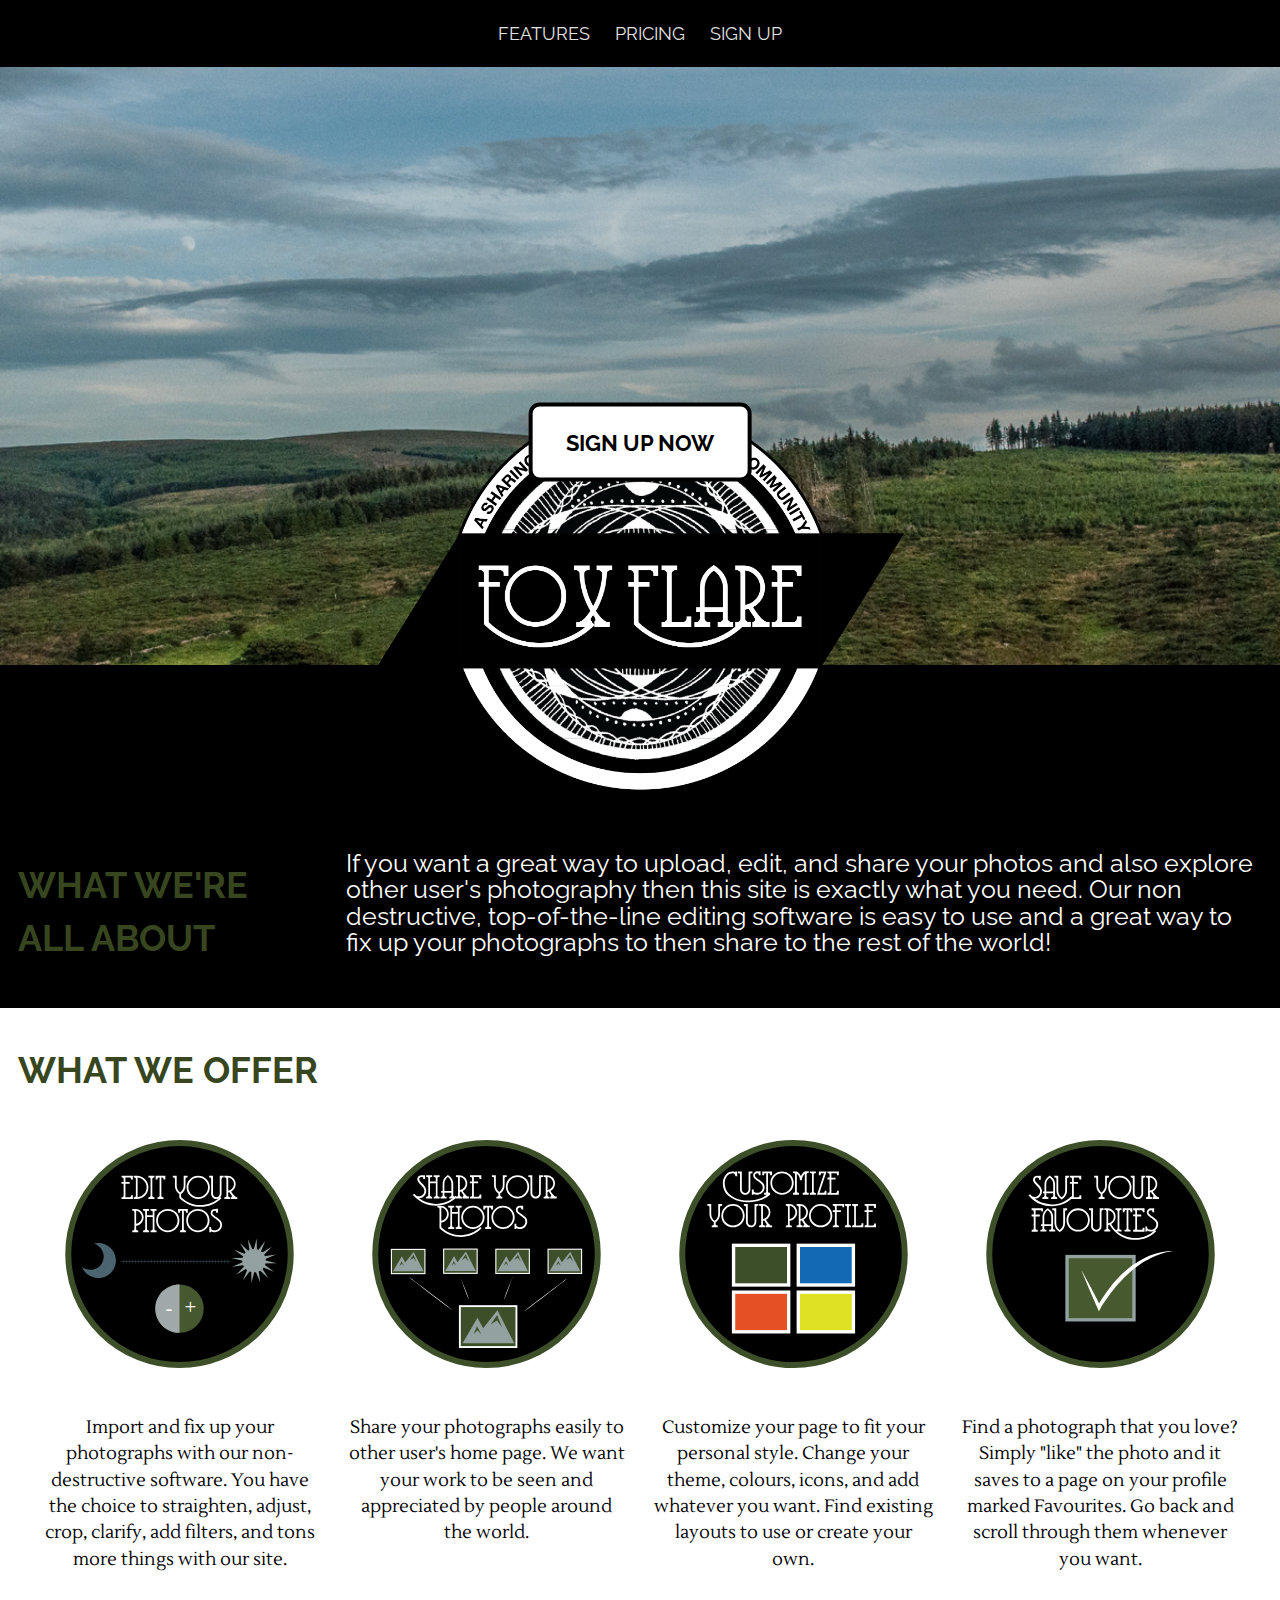
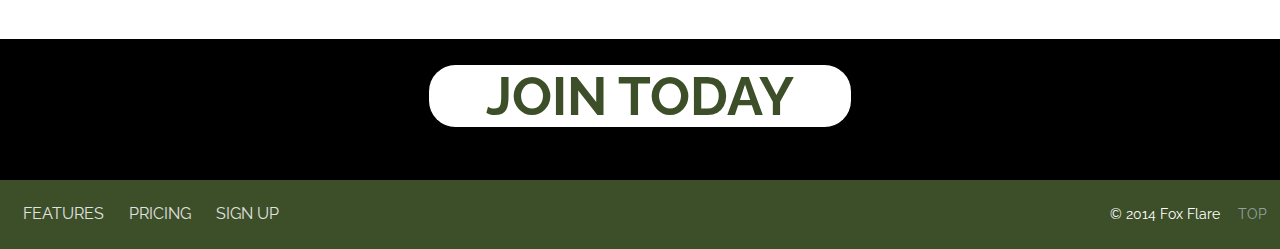
==== index.html @ 44b4c423 "Navs & Footers" ====
<!DOCTYPE html>
<html lang="en-ca">

<head>
    <meta charset="utf-8">
    <title>Fox Flare</title>
    <meta name="viewport" content="width=device-width,initial-scale=1">
    <link href='http://fonts.googleapis.com/css?family=Lustria|Raleway:400,700' rel='stylesheet' type='text/css'>
    <link href="css/general.css" rel="stylesheet">
    <link href="css/grids.css" rel="stylesheet">
    <link href="css/typography.css" rel="stylesheet">
</head>
   
<body>
    <ul class="skip-links">
        <li><a href="#nav">Skip to navigation</a></li>
        <li><a href="#banner">Skip to banner</a></li>
        <li><a href="#main">Skip to main content</a></li>
        <li><a href="#contentinfo">Skip to content info</a></li>
    </ul>
    
	<header class="masthead">
        <nav class="nav" role="navigation" id="nav">
            <ul>
                <li><a href="#features">Features</a></li>
                <li><a href="pricing.html">Pricing</a></li>
                <li><a href="signup.html">Sign Up</a></li>
            </ul>
        </nav>
	</header>

    <billboard role="banner" id="banner">
        <div class="sunset">
            <img src="images/foxflare.png" alt="logo" class="logo">
        </div>
        <div>
            <p><a href="signup.html" class="top-button giga">Sign Up Now</a></p>
        </div>
    </billboard>
    
    <main role="main" id="main">
        <div class="grid">
            <h2 class="h2 unit unit-xs-1 unit-s-1 unit-m-1-3 unit-l-1-4 zetta">What we're all about</h2>
            <p class="unit unit-xs-1 unit-s-1 unit-m-2-3 unit-l-3-4 tera island intropara">If you want  a great way to upload, edit, and share your photos and also explore other user's photography then this site is exactly what you need. Our non destructive, top-of-the-line editing software is easy to use and a great way to fix up your photographs to then share to the rest of the world!  </p>
        </div>

        <div class="featurebackground" id="features">
            <h2 class="h2 zetta">What we offer</h2>

            <div class="grid island ">
                <div class="unit unit-xs-1 unit-s-1 unit-m-1-2 unit-l-1-4">
                    <img src="images/feature1.svg" alt="feature one" class="features">
                    <p class="kilo island-1-2 para brand-family">Import and fix up your photographs with our non-destructive software. You have the choice to straighten, adjust, crop, clarify, add filters, and tons more things with our site. </p>
                </div>    
                <div class="unit unit-xs-1 unit-s-1 unit-m-1-2 unit-l-1-4">
                    <img src="images/feature2.svg" alt="feature two" class="features">
                    <p class="kilo island-1-2 para brand-family">Share your photographs easily to other user's home page. We want your work to be seen and appreciated by people around the world.</p>
                </div>

                <div class="unit unit-xs-1 unit-s-1 unit-m-1-2 unit-l-1-4">
                    <img src="images/feature3.svg" alt="feature three" class="features">
                    <p class="kilo island-1-2 para brand-family">Customize your page to fit your personal style. Change your theme, colours, icons, and add whatever you want. Find existing layouts to use or create your own.</p>
                </div>

                <div class="unit unit-xs-1 unit-s-1 unit-m-1-2 unit-l-1-4">
                    <img src="images/feature4.svg" alt="feature four" class="features">
                    <p class="kilo island-1-2 para brand-family">Find a photograph that you love? Simply "like" the photo and it saves to a page on your profile marked Favourites. Go back and scroll through them whenever you want.</p>
                </div> 
            </div>
        </div>
    </main>
        
    <div class="island">
         <p><a href="signup.html" class="button">Join Today</a></p>
    </div>
        
    <footer class="island-1-2 page-bar grid grid-middle">
        <div class="unit unit-xs-1 unit-s-1 unit-m-1-2 unit-l-2-3">
            <nav>
                <ul class="nav push-0 bottom-nav">
                    <li class="milli">
                        <a href="#features">Features</a>
                    </li>
                    <li class="milli">
                        <a href="pricing.html">Pricing</a>
                    </li>
                    <li class="milli">
                        <a href="signup.html">Sign Up</a>
                    </li>
                </ul>
            </nav>
        </div>
        <div class="unit unit-xs-1 unit-s-1 unit-m-1-2 unit-l-1-3" role="contentinfo" id="contentinfo">
            <p class="micro push-0 copyright">© 2014 Fox Flare <a href="#top" class="backtotop">Top</a></p>
        </div>
    </footer>
</body>
</html>
---- css/general.css ----
@-moz-viewport { width: device-width; scale: 1; }
@-ms-viewport { width: device-width; scale: 1; }
@-o-viewport { width: device-width; scale: 1; }
@-webkit-viewport { width: device-width; scale: 1; }
@viewport { width: device-width; scale: 1; }


html {
	box-sizing: border-box;

	-moz-text-size-adjust: 100%;
	-ms-text-size-adjust: 100%;
	-webkit-text-size-adjust: 100%;
	text-size-adjust: 100%;
}

*, *:before, *:after {
	box-sizing: inherit;
}

body {
    margin: 0;
    padding: 0 0 0;
    background-color: black;
}

header {
    padding: 0;
    margin: 0;
}

.sunset {
    width: 100%;
    padding: 17rem 0;
    position: relative;
    background-image: url(../images/untitled-118.jpg);
    background-size: cover;
    margin-bottom: 9em;
}

.top-button {
    position: absolute;
    bottom: 17em;
    color: #000;
    text-decoration: none;
    border-radius: .5em;
    font-weight: bold;
    text-align: center;
    text-transform: uppercase;
    background-color: white;
    padding: 1em;
    margin: 0 50%;
    width: 10em;
    border: 4px solid black;
    -webkit-transform: translate(-50%,-50%);
    transform: translate(-50%,-50%);    
}


.logo {
    width: 30em;
    position: absolute;
    top: 89%;
    left: 50%;
    -webkit-transform: translate(-50%,-50%);
    transform: translate(-50%,-50%);
}

.intropara {
    color: white
}

.skip-links {
    margin: 0;
    padding: 0;
    list-style-type: none;
}

.skip-links a {
    position: absolute;
    top: -3em;
    background-color: #000;
    color: #fff;
    padding: 0.5em 0.75em;
    text-decoration:none;
    text-transform: uppercase;
}

.skip-links a:focus {
    top: 0;
}

.masthead {
	margin: 0;
	overflow: hidden;
    background-color: black;
}

.masthead-top {
	overflow: hidden;
	position: relative;
    text-align: right;
}

.nav-btn:hover,
.nav-btn:focus,
.nav-btn:active {
	background-color: black;
}

.nav-btn[data-state="active"] {
	background-color: black;
}

.nav {
	background-color: ##3D4F28;
    padding: 0;
    list-style-type: none;
    text-transform: uppercase;
    text-align: center;
}

.nav > ul {
	margin: 0;
	padding: 0.8em 0;

	list-style-type: none;
	font-size: 1em;
}

.nav a,
.nav a:link,
.nav a:visited {
	display: block;
	padding: 0.5em 10px;

	color: #e2e2e2;
	text-decoration: none;
}

.nav a:hover,
.nav a:focus,
.nav a:active {
	background-color: #3D4F28;
    color: #fff;
}

.nav-btn,
.nav-btn:link,
.nav-btn:visited {
    display: inline-block;
    margin: 1.5em 1em 0;
	height: 40px;
	overflow: hidden;
	width: 36px;
}

.nav-bottom {
	margin-top: 1.5em;
}

.nav-top {
	max-height: 0;

	-moz-transition: all 250ms linear;
	-o-transition: all 250ms linear;
	-webkit-transition: all 250ms linear;
	transition: all 250ms linear;
    background-color: #4D5B34;
}

.nav-top[data-state="expanded"] {
	max-height: 10em;
}

.h2 {
    text-transform: uppercase;
    color: #37461F;
    line-height: inherit;
    padding-left: .5em;
    padding-top: 1em;
    margin-bottom: -1rem;
}
  
.features {
    width: 13em;
    display: block;
    margin: 0 auto;
}

.featurebackground {
    background-color: white;
}

.para {
    text-align: center;
}

.button {
    font-size: 3rem;
    text-decoration: none;
    text-transform: uppercase;
    display: block;
    margin: 0 auto;
    color: #3D4F28;
    width: 8em;
    padding: 0;
    border-radius: .5em;
    font-weight: bold;
    text-align: center;
    background-color: white;
}

footer {
    background-color: #3D4F28;
}

.backtotop {
    color: #93A1A1;
    text-decoration: none;
    text-transform: uppercase;
    padding-left: 1em;
}

.copyright {
    color: white;
    text-align: center;
}

.bottom-nav a:hover,
.bottom-nav a:focus,
.bottom-nav a:active {
	background-color: #3D4F28;
    color: #fff;
}

@media only screen and (min-width: 25em) {
    
    .nav li {
        display: inline-block;
    }
    
    .bottom-nav {
        text-align: center;
    }
    
    .copyright {
        text-align: center;
    } 
}
    
@media only screen and (min-width: 38em) {
    
    .bottom-nav {
        text-align: left;
    }
    
    .copyright {
        text-align: right;
    }   
}
    
@media only screen and (min-width: 60em) {
    
}
---- css/grids.css ----
.grid {
  margin: 0;
  padding: 0;
  letter-spacing: -0.31em;
  text-rendering: optimizespeed;
  display: -webkit-flex;
  -webkit-flex-flow: row wrap;
  display: -ms-flexbox;
  -ms-flex-flow: row wrap;
  display: flex;
  flex-flow: row wrap;
}

.grid-bottom {
  -webkit-align-items: flex-end;
  -ms-align-items: flex-end;
  align-items: flex-end;
}

.grid-middle {
  -webkit-align-items: center;
  -ms-align-items: center;
  align-items: center;
}

.grid-stretch {
  -webkit-align-items: stretch;
  -ms-align-items: stretch;
  align-items: stretch;
}

.opera-only :-o-prefocus, .grid {
  word-spacing: -0.43em;
}

.unit {
  letter-spacing: normal;
  text-rendering: auto;
  vertical-align: top;
  word-spacing: normal;
  display: inline-block;
  visibility: visible;
}

.grid-bottom .unit {
  vertical-align: bottom;
}

.grid-middle .unit {
  vertical-align: middle;
}

.unit[class*="push-"],
.unit[class*="pull-"] {
  position: relative;
}

.unit-xs-hidden {
  display: none;
  visibility: hidden;
}

.unit-xs-centered {
  margin: 0 auto;
}

.unit-xs-1 {
  display: block;
  visibility: visible;
  width: 100%;
}

.unit-offset-xs-0 {
  margin-left: 0;
}

.unit-push-xs-0,
.unit-pull-xs-0 {
  left: 0;
}

.unit-xs-1-2 {
  width: 50.0000%;
}

.unit-offset-xs-1-2 {
  margin-left: 50.0000%;
}

.unit-push-xs-1-2 {
  left: 50.0000%;
}

.unit-pull-xs-1-2 {
  left: -50.0000%;
}

.unit-xs-1-3 {
  width: 33.3333%;
}

.unit-offset-xs-1-3 {
  margin-left: 33.3333%;
}

.unit-push-xs-1-3 {
  left: 33.3333%;
}

.unit-pull-xs-1-3 {
  left: -33.3333%;
}

.unit-xs-2-3 {
  width: 66.6667%;
}

.unit-offset-xs-2-3 {
  margin-left: 66.6667%;
}

.unit-push-xs-2-3 {
  left: 66.6667%;
}

.unit-pull-xs-2-3 {
  left: -66.6667%;
}

.unit-xs-1-4 {
  width: 25.0000%;
}

.unit-offset-xs-1-4 {
  margin-left: 25.0000%;
}

.unit-push-xs-1-4 {
  left: 25.0000%;
}

.unit-pull-xs-1-4 {
  left: -25.0000%;
}

.unit-xs-3-4 {
  width: 75.0000%;
}

.unit-offset-xs-3-4 {
  margin-left: 75.0000%;
}

.unit-push-xs-3-4 {
  left: 75.0000%;
}

.unit-pull-xs-3-4 {
  left: -75.0000%;
}

.unit-xs-1-2,.unit-xs-1-3,.unit-xs-2-3,.unit-xs-1-4,.unit-xs-3-4 {
  display: inline-block;
  visibility: visible;
}

@media only screen and (min-width: 25em) {

.unit-s-hidden {
  display: none;
  visibility: hidden;
}

.unit-s-centered {
  margin: 0 auto;
}

.unit-s-1 {
  display: block;
  visibility: visible;
  width: 100%;
}

.unit-offset-s-0 {
  margin-left: 0;
}

.unit-push-s-0,
.unit-pull-s-0 {
  left: 0;
}

.unit-s-1-2 {
  width: 50.0000%;
}

.unit-offset-s-1-2 {
  margin-left: 50.0000%;
}

.unit-push-s-1-2 {
  left: 50.0000%;
}

.unit-pull-s-1-2 {
  left: -50.0000%;
}

.unit-s-1-3 {
  width: 33.3333%;
}

.unit-offset-s-1-3 {
  margin-left: 33.3333%;
}

.unit-push-s-1-3 {
  left: 33.3333%;
}

.unit-pull-s-1-3 {
  left: -33.3333%;
}

.unit-s-2-3 {
  width: 66.6667%;
}

.unit-offset-s-2-3 {
  margin-left: 66.6667%;
}

.unit-push-s-2-3 {
  left: 66.6667%;
}

.unit-pull-s-2-3 {
  left: -66.6667%;
}

.unit-s-1-4 {
  width: 25.0000%;
}

.unit-offset-s-1-4 {
  margin-left: 25.0000%;
}

.unit-push-s-1-4 {
  left: 25.0000%;
}

.unit-pull-s-1-4 {
  left: -25.0000%;
}

.unit-s-3-4 {
  width: 75.0000%;
}

.unit-offset-s-3-4 {
  margin-left: 75.0000%;
}

.unit-push-s-3-4 {
  left: 75.0000%;
}

.unit-pull-s-3-4 {
  left: -75.0000%;
}

.unit-s-1-2,.unit-s-1-3,.unit-s-2-3,.unit-s-1-4,.unit-s-3-4 {
  display: inline-block;
  visibility: visible;
}

}

@media only screen and (min-width: 38em) {

.unit-m-hidden {
  display: none;
  visibility: hidden;
}

.unit-m-centered {
  margin: 0 auto;
}

.unit-m-1 {
  display: block;
  visibility: visible;
  width: 100%;
}

.unit-offset-m-0 {
  margin-left: 0;
}

.unit-push-m-0,
.unit-pull-m-0 {
  left: 0;
}

.unit-m-1-2 {
  width: 50.0000%;
}

.unit-offset-m-1-2 {
  margin-left: 50.0000%;
}

.unit-push-m-1-2 {
  left: 50.0000%;
}

.unit-pull-m-1-2 {
  left: -50.0000%;
}

.unit-m-1-3 {
  width: 33.3333%;
}

.unit-offset-m-1-3 {
  margin-left: 33.3333%;
}

.unit-push-m-1-3 {
  left: 33.3333%;
}

.unit-pull-m-1-3 {
  left: -33.3333%;
}

.unit-m-2-3 {
  width: 66.6667%;
}

.unit-offset-m-2-3 {
  margin-left: 66.6667%;
}

.unit-push-m-2-3 {
  left: 66.6667%;
}

.unit-pull-m-2-3 {
  left: -66.6667%;
}

.unit-m-1-4 {
  width: 25.0000%;
}

.unit-offset-m-1-4 {
  margin-left: 25.0000%;
}

.unit-push-m-1-4 {
  left: 25.0000%;
}

.unit-pull-m-1-4 {
  left: -25.0000%;
}

.unit-m-3-4 {
  width: 75.0000%;
}

.unit-offset-m-3-4 {
  margin-left: 75.0000%;
}

.unit-push-m-3-4 {
  left: 75.0000%;
}

.unit-pull-m-3-4 {
  left: -75.0000%;
}

.unit-m-1-2,.unit-m-1-3,.unit-m-2-3,.unit-m-1-4,.unit-m-3-4 {
  display: inline-block;
  visibility: visible;
}

}

@media only screen and (min-width: 60em) {

.unit-l-hidden {
  display: none;
  visibility: hidden;
}

.unit-l-centered {
  margin: 0 auto;
}

.unit-l-1 {
  display: block;
  visibility: visible;
  width: 100%;
}

.unit-offset-l-0 {
  margin-left: 0;
}

.unit-push-l-0,
.unit-pull-l-0 {
  left: 0;
}

.unit-l-1-2 {
  width: 50.0000%;
}

.unit-offset-l-1-2 {
  margin-left: 50.0000%;
}

.unit-push-l-1-2 {
  left: 50.0000%;
}

.unit-pull-l-1-2 {
  left: -50.0000%;
}

.unit-l-1-3 {
  width: 33.3333%;
}

.unit-offset-l-1-3 {
  margin-left: 33.3333%;
}

.unit-push-l-1-3 {
  left: 33.3333%;
}

.unit-pull-l-1-3 {
  left: -33.3333%;
}

.unit-l-2-3 {
  width: 66.6667%;
}

.unit-offset-l-2-3 {
  margin-left: 66.6667%;
}

.unit-push-l-2-3 {
  left: 66.6667%;
}

.unit-pull-l-2-3 {
  left: -66.6667%;
}

.unit-l-1-4 {
  width: 25.0000%;
}

.unit-offset-l-1-4 {
  margin-left: 25.0000%;
}

.unit-push-l-1-4 {
  left: 25.0000%;
}

.unit-pull-l-1-4 {
  left: -25.0000%;
}

.unit-l-3-4 {
  width: 75.0000%;
}

.unit-offset-l-3-4 {
  margin-left: 75.0000%;
}

.unit-push-l-3-4 {
  left: 75.0000%;
}

.unit-pull-l-3-4 {
  left: -75.0000%;
}

.unit-l-1-2,.unit-l-1-3,.unit-l-2-3,.unit-l-1-4,.unit-l-3-4 {
  display: inline-block;
  visibility: visible;
}

}
---- css/typography.css ----
html {
  font: normal 100%/1.5; font-family: 'Raleway', sans-serif;
}

@media only screen and (min-width: 60em) {

  html {
    font-size: 110%;
  }

}

@media only screen and (min-width: 90em) {

  html {
    font-size: 120%;
  }

}

@media only screen and (min-width: 120em) {

  html {
    font-size: 130%;
  }

}

h1, h2, h3, h4, h5, h6,
p, ul, ol, dl, dd, figure,
blockquote, details, hr,
fieldset, pre, table {
  margin: 0 0 1.5rem;
}

.yotta {
  font-size: 2.2807rem;
  line-height: 1.3154;
}

.zetta {
  font-size: 2.0273rem;
  line-height: 1.4798;
}

h1, .exa {
  font-size: 1.8020rem;
  line-height: 1.6648;
}

h2, .peta {
  font-size: 1.6018rem;
  line-height: 1.8729;
}

h3, .tera {
  font-size: 1.4238rem;
  line-height: 1.0535;
}

h4, .giga {
  font-size: 1.2656rem;
  line-height: 1.1852;
}

h5, .mega {
  font-size: 1.1250rem;
  line-height: 1.3333;
}

h6, .kilo {
  font-size: 1.0000rem;
  line-height: 1.5000;
}

small, .milli {
  font-size: 0.8889rem;
  line-height: 1.6875;
}

.micro {
  font-size: 0.7901rem;
  line-height: 1.8984;
}

sub,
sup {
  font-size: 75%;
  line-height: 1px;
  position: relative;
  vertical-align: baseline;
}

sup {
  top: -0.5em;
}

sub {
  bottom: -0.25em;
}

.text-left {
  text-align: left;
}

.text-right {
  text-align: right;
}

.text-center {
  text-align: center;
}

.normal {
  font-weight: normal;
}

.bold {
  font-weight: bold;
}

.italic {
  font-style: italic;
}

.push {
  margin-bottom: 1.5rem;
}

.push-none, .push-0 {
  margin-bottom: 0;
}

.push-double, .push-2 {
  margin-bottom: 3.0000rem;
}

.push-half, .push-1-2 {
  margin-bottom: 0.7500rem;
}

.pad-top, .pad-t {
  padding-top: 1.5rem;
}

.pad-bottom, .pad-b {
  padding-bottom: 1.5rem;
}

.pad-top-double, .pad-t-2 {
  padding-top: 3.0000rem;
}

.pad-bottom-double, .pad-b-2 {
  padding-bottom: 3.0000rem;
}

.pad-top-half, .pad-t-1-2 {
  padding-top: 0.7500rem;
}

.pad-bottom-half, .pad-b-1-2 {
  padding-bottom: 0.7500rem;
}

.island {
  padding: 1.5rem;
}

.island-half, .island-1-2 {
  padding: 0.7500rem;
}

.island-double, .island-2 {
  padding: 3.0000rem;
}

.gutter {
  padding-left: 1.5rem;
  padding-right: 1.5rem;
}

.gutter-half, .gutter-1-2 {
  padding-left: 0.7500rem;
  padding-right: 0.7500rem;
}

.gutter-double, .gutter-2 {
  padding-left: 3.0000rem;
  padding-right: 3.0000rem;
}

.brand-family {
     font-family: 'Lustria', serif;
}
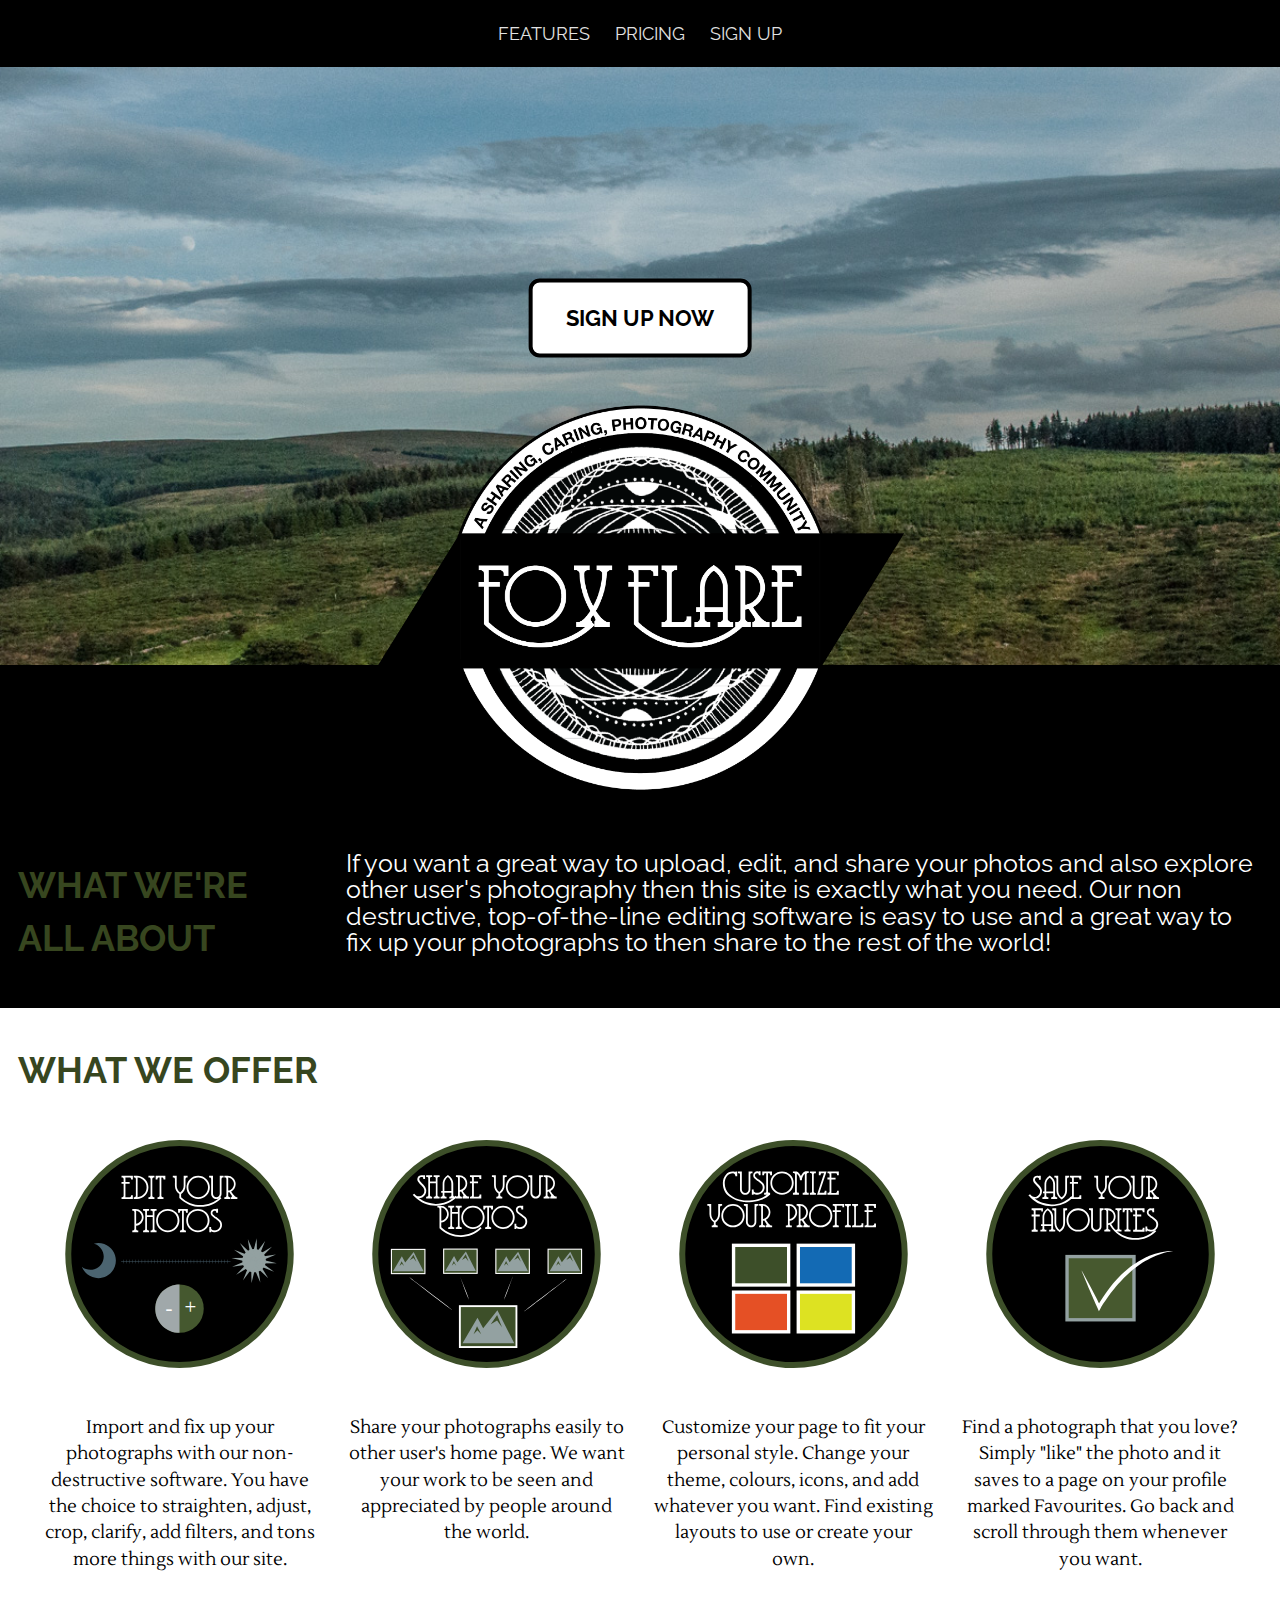
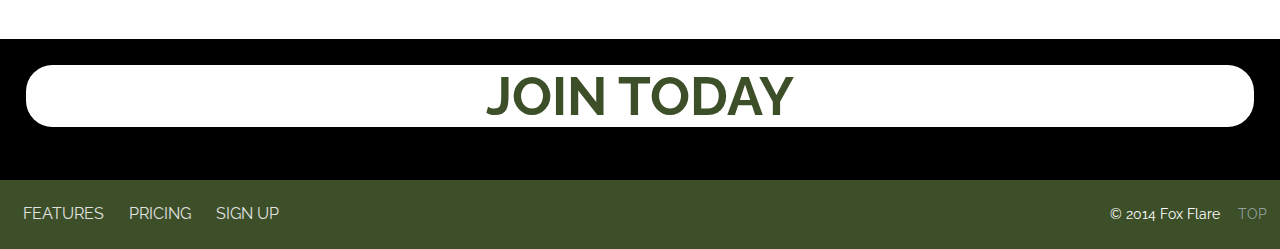
==== commit 98f8d554: "Banner" ====
--- a/index.html
+++ b/index.html
@@ -29,14 +29,14 @@
         </nav>
 	</header>
 
-    <billboard role="banner" id="banner">
+    <div role="banner" class="banner" id="banner">
         <div class="sunset">
             <img src="images/foxflare.png" alt="logo" class="logo">
         </div>
         <div>
             <p><a href="signup.html" class="top-button giga">Sign Up Now</a></p>
         </div>
-    </billboard>
+    </div>
     
     <main role="main" id="main">
         <div class="grid">
--- a/css/general.css
+++ b/css/general.css
@@ -38,9 +38,14 @@
     margin-bottom: 9em;
 }
 
+.banner {
+    position: relative;
+}
+
 .top-button {
     position: absolute;
-    bottom: 17em;
+    top: 42%;
+    left: 50%;
     color: #000;
     text-decoration: none;
     border-radius: .5em;
@@ -49,7 +54,7 @@
     text-transform: uppercase;
     background-color: white;
     padding: 1em;
-    margin: 0 50%;
+    margin: 0;
     width: 10em;
     border: 4px solid black;
     -webkit-transform: translate(-50%,-50%);
@@ -203,7 +208,7 @@
     display: block;
     margin: 0 auto;
     color: #3D4F28;
-    width: 8em;
+    max-height: 8em;
     padding: 0;
     border-radius: .5em;
     font-weight: bold;
@@ -234,6 +239,43 @@
     color: #fff;
 }
 
+.joinexploration {
+    text-align: center;
+}
+
+.explorationi {
+    text-align: center;
+}
+
+.form {
+    background-color: #e2e2e2;
+}
+
+input[type="text"],
+input[type="email"],
+input[type="number"],
+input[type="password"],
+textarea {
+    width: 100%;
+    border: 1px solid #ccc;
+}
+
+.bottombutton {
+    display: block;
+    margin: 0 auto;
+    text-transform: uppercase;
+    border-radius: .3em;
+    background-color: #000;
+    color: white;
+}
+
+.bottombutton:hover,
+.bottombutton:focus,
+.bottombutton:active {
+    background-color: white;
+    color: black;
+}
+
 @media only screen and (min-width: 25em) {
     
     .nav li {
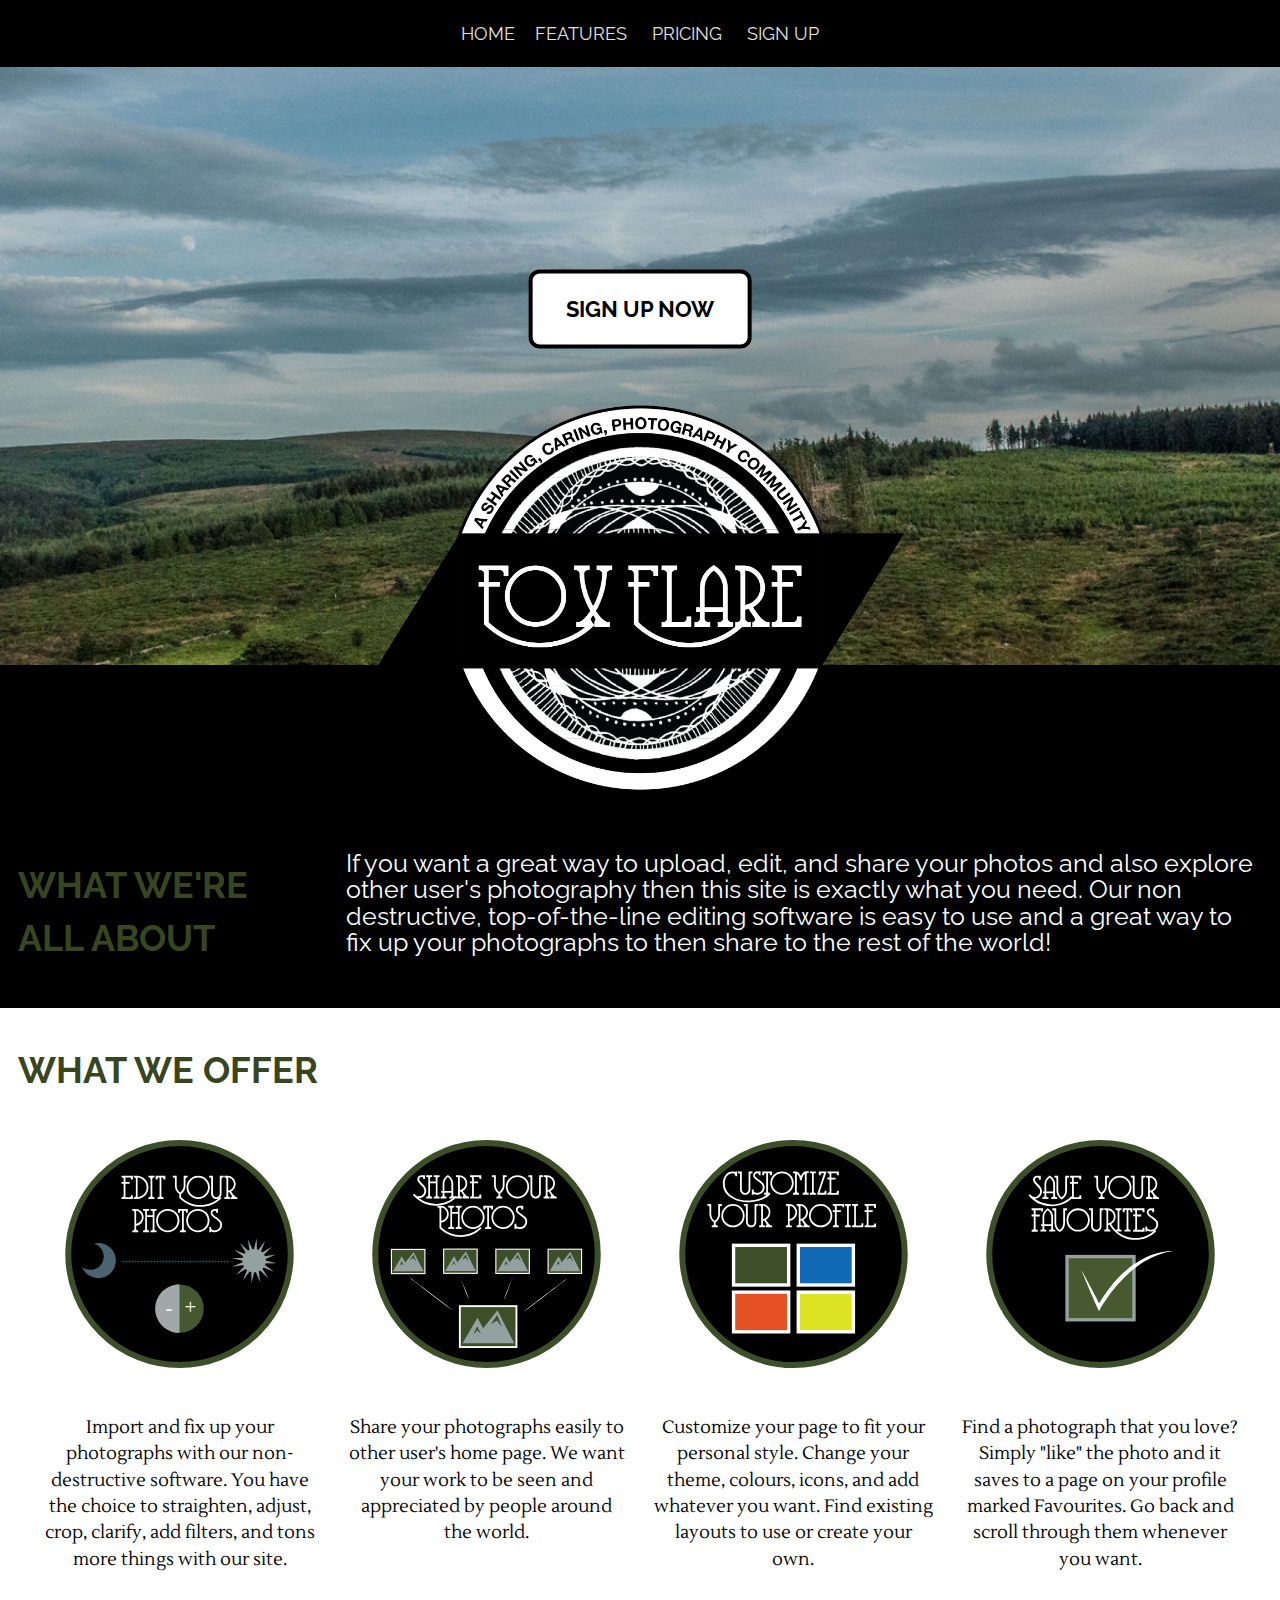
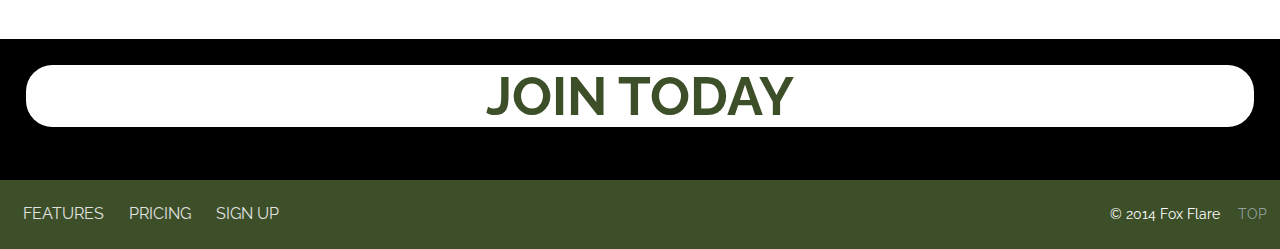
==== commit 23404775: "Home Page" ====
--- a/index.html
+++ b/index.html
@@ -22,6 +22,7 @@
 	<header class="masthead">
         <nav class="nav" role="navigation" id="nav">
             <ul>
+                <li><a href="index.html">Home</a>
                 <li><a href="#features">Features</a></li>
                 <li><a href="pricing.html">Pricing</a></li>
                 <li><a href="signup.html">Sign Up</a></li>
--- a/css/general.css
+++ b/css/general.css
@@ -36,15 +36,17 @@
     background-image: url(../images/untitled-118.jpg);
     background-size: cover;
     margin-bottom: 9em;
+    
 }
 
 .banner {
     position: relative;
+    overflow-x: hidden;
 }
 
 .top-button {
     position: absolute;
-    top: 42%;
+    top: 32%;
     left: 50%;
     color: #000;
     text-decoration: none;
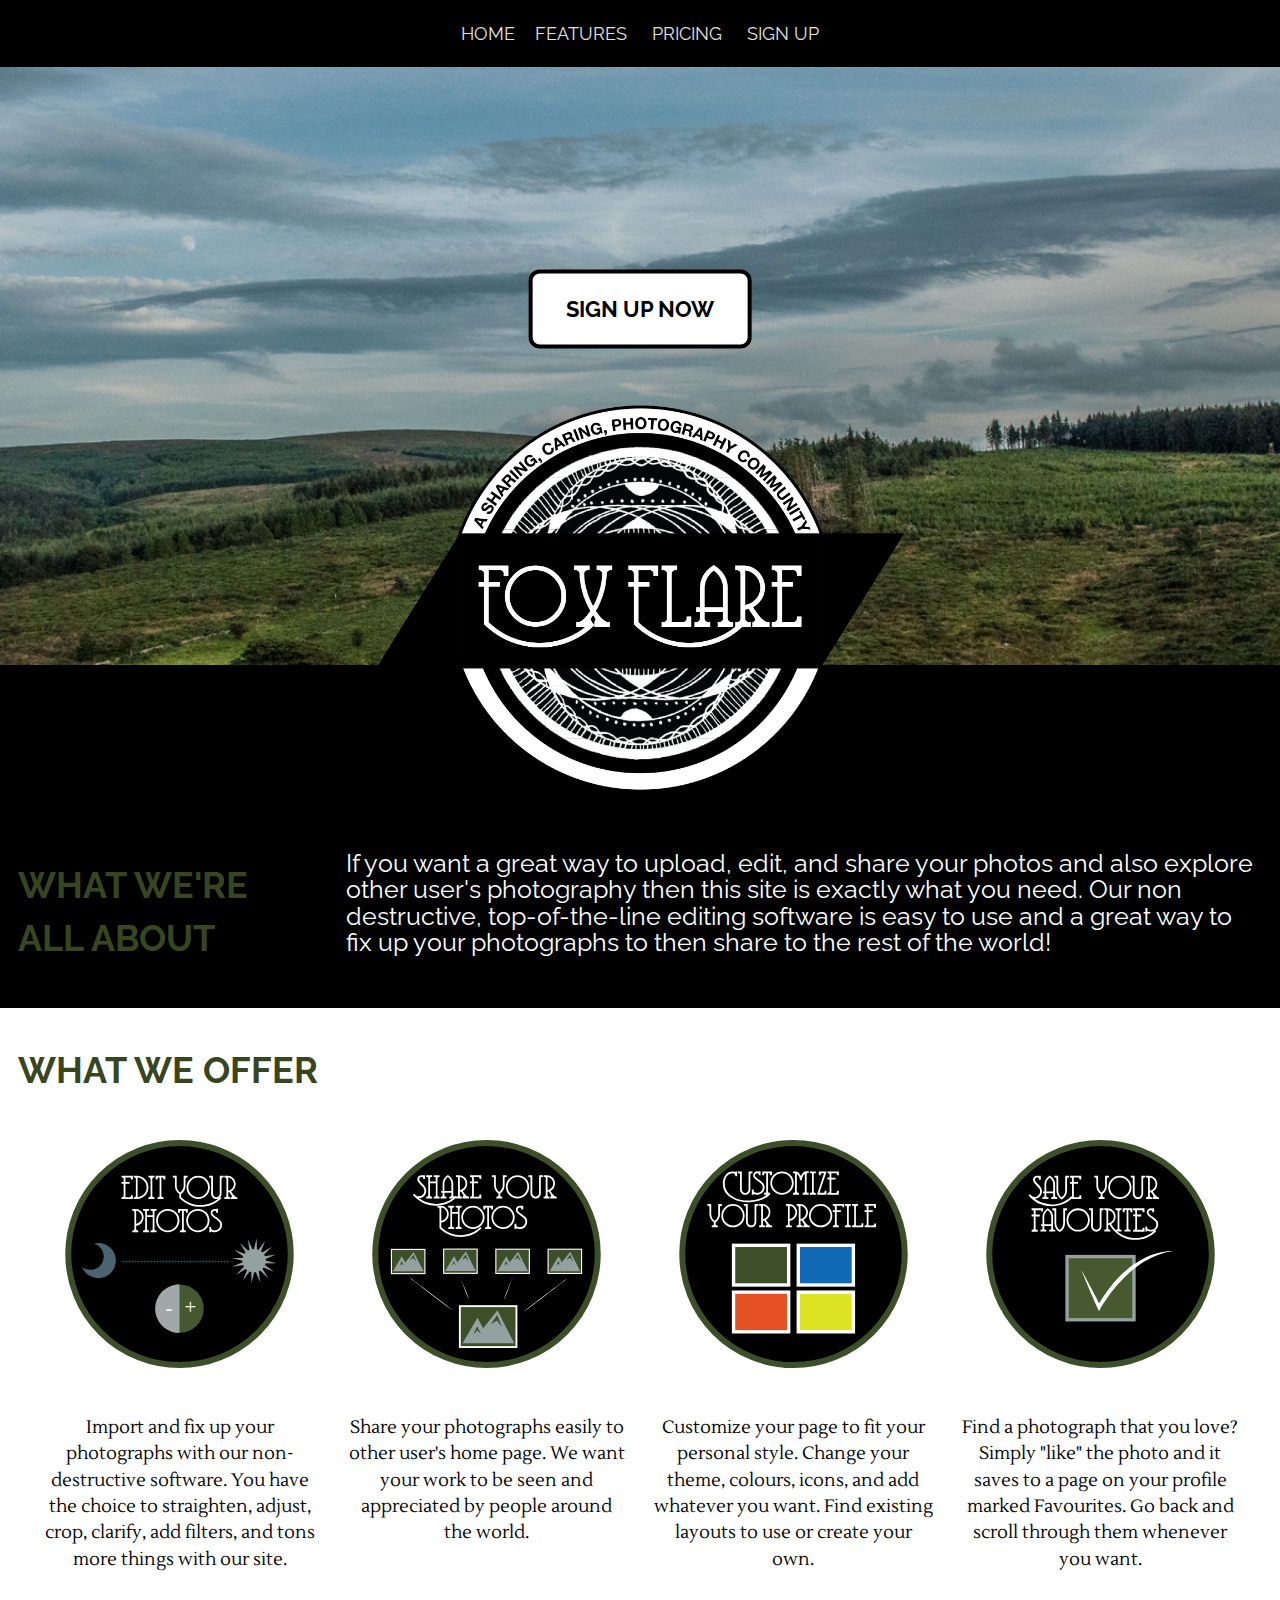
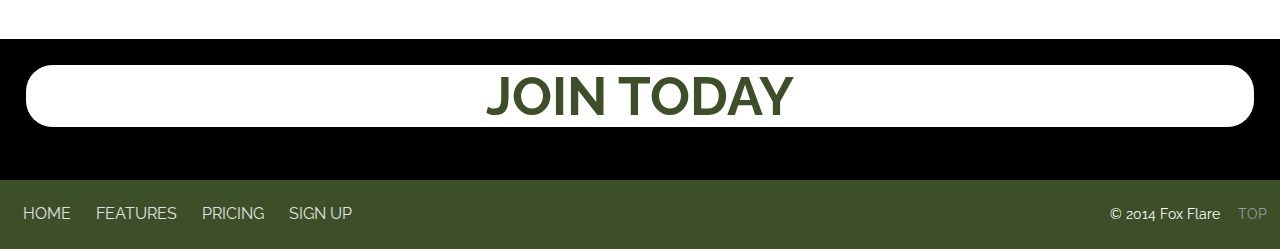
==== commit 1172e903: "Small Changes" ====
--- a/index.html
+++ b/index.html
@@ -80,7 +80,10 @@
             <nav>
                 <ul class="nav push-0 bottom-nav">
                     <li class="milli">
-                        <a href="#features">Features</a>
+                        <a href="index.html">Home</a>
+                    </li>
+                    <li class="milli">
+                        <a href="index.html#features">Features</a>
                     </li>
                     <li class="milli">
                         <a href="pricing.html">Pricing</a>
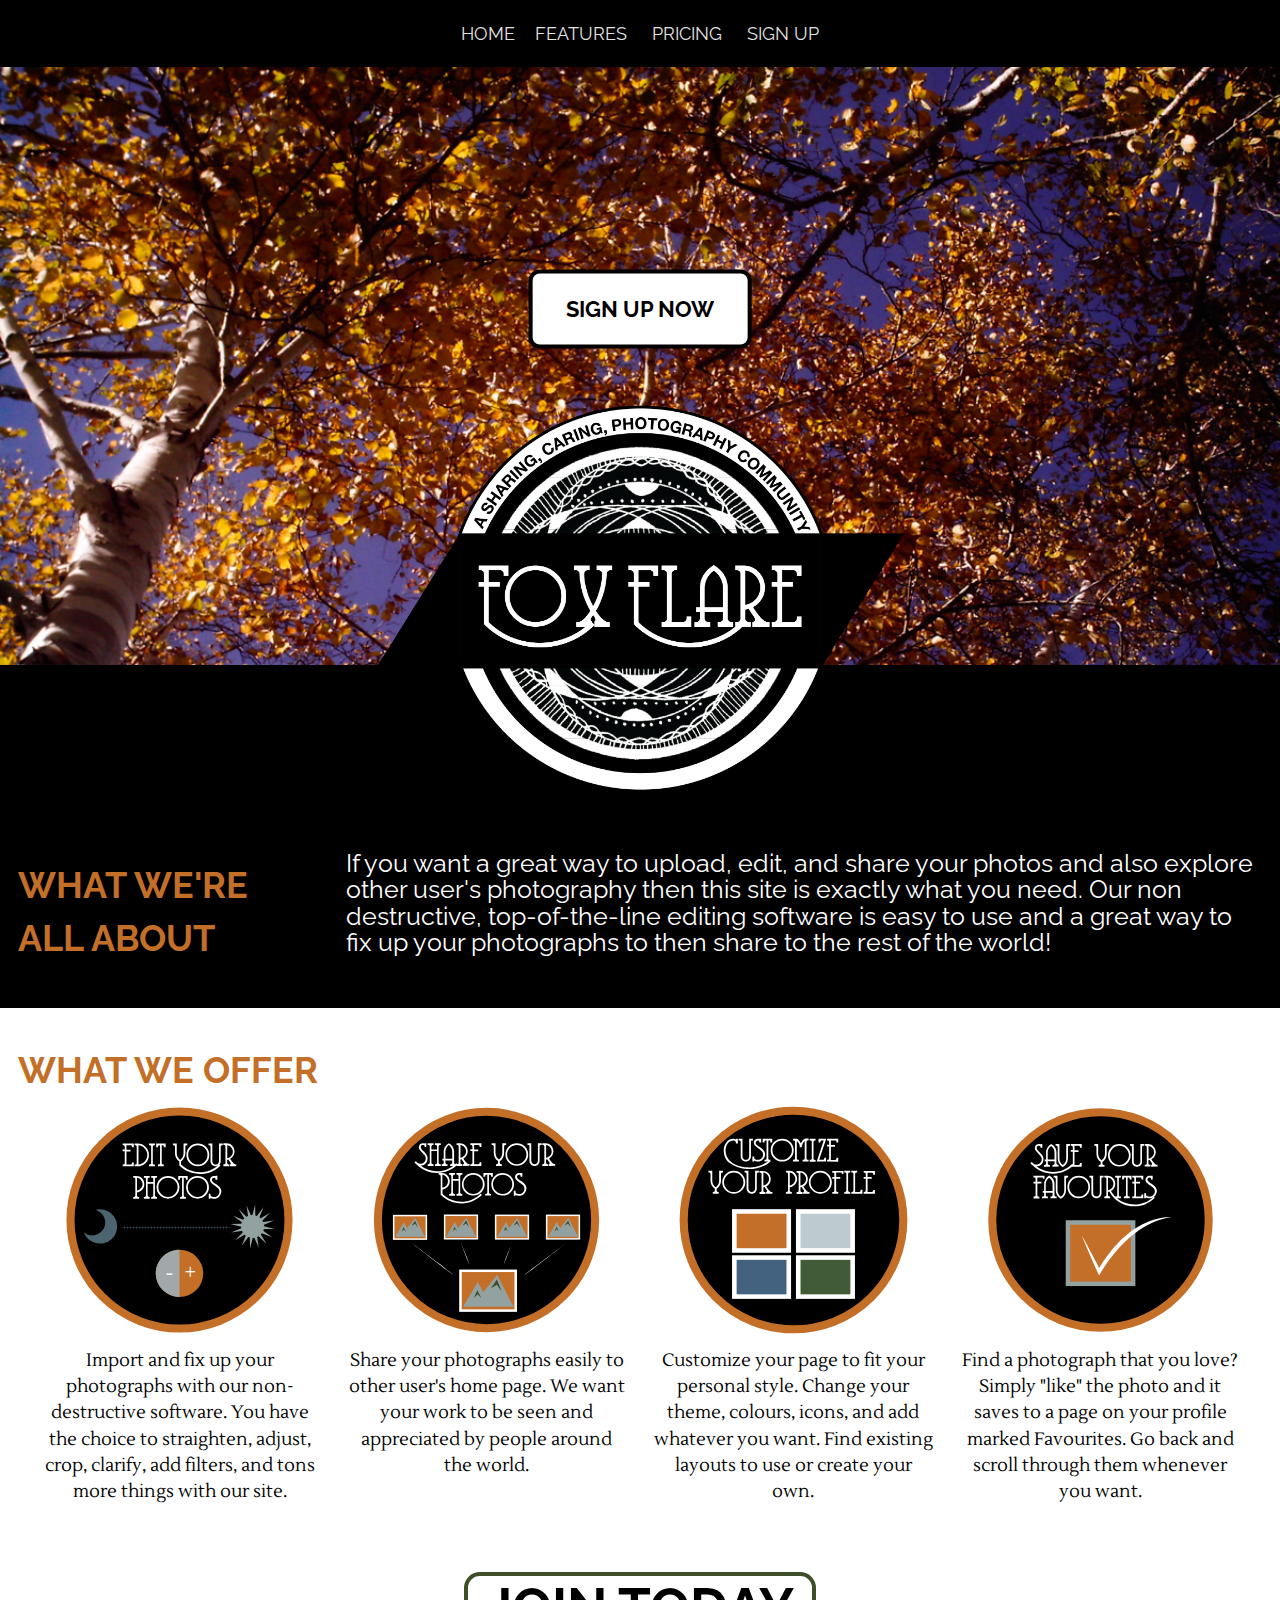
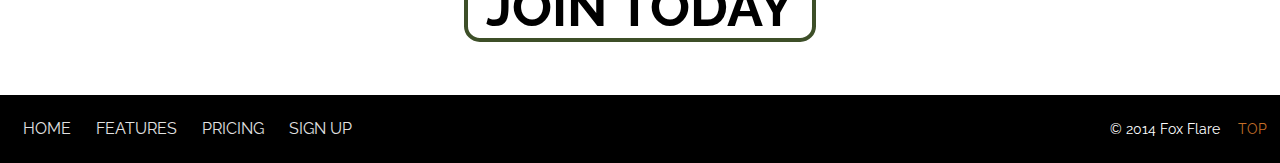
==== commit 773ab37a: "Color and Banner" ====
--- a/index.html
+++ b/index.html
@@ -71,7 +71,7 @@
         </div>
     </main>
         
-    <div class="island">
+    <div class="island wnav">
          <p><a href="signup.html" class="button">Join Today</a></p>
     </div>
         
--- a/css/general.css
+++ b/css/general.css
@@ -33,7 +33,7 @@
     width: 100%;
     padding: 17rem 0;
     position: relative;
-    background-image: url(../images/untitled-118.jpg);
+    background-image: url(../images/untitled-73.jpg);
     background-size: cover;
     margin-bottom: 9em;
     
@@ -63,6 +63,13 @@
     transform: translate(-50%,-50%);    
 }
 
+.top-button:hover,
+.top-button:focus,
+.top-button:active {
+	background-color: black;
+    color: white;
+    border: 4px solid white;
+}
 
 .logo {
     width: 30em;
@@ -120,11 +127,15 @@
 }
 
 .nav {
-	background-color: ##3D4F28;
+	background-color: #000;
     padding: 0;
     list-style-type: none;
     text-transform: uppercase;
     text-align: center;
+}
+
+.page-bar {
+    background-color: #000;
 }
 
 .nav > ul {
@@ -148,8 +159,8 @@
 .nav a:hover,
 .nav a:focus,
 .nav a:active {
-	background-color: #3D4F28;
-    color: #fff;
+	background-color: white;
+    color: black;
 }
 
 .nav-btn,
@@ -182,7 +193,7 @@
 
 .h2 {
     text-transform: uppercase;
-    color: #37461F;
+    color: #C46F28;
     line-height: inherit;
     padding-left: .5em;
     padding-top: 1em;
@@ -201,6 +212,14 @@
 
 .para {
     text-align: center;
+    max-width: 25rem;
+    display: block;
+    margin: 0 auto;
+}
+
+.package {
+    text-align: center;
+    padding-bottom: 1.5rem;
 }
 
 .button {
@@ -209,13 +228,23 @@
     text-transform: uppercase;
     display: block;
     margin: 0 auto;
-    color: #3D4F28;
+    color: black;
     max-height: 8em;
     padding: 0;
-    border-radius: .5em;
+    border-radius: .3em;
     font-weight: bold;
     text-align: center;
     background-color: white;
+    max-width: 20rem;
+    border: 4px solid #3D4F28;
+}
+
+.button:hover,
+.button:focus,
+.button:active {
+    background-color: black;
+    color: white;
+    border: 4px solid white;
 }
 
 footer {
@@ -223,7 +252,7 @@
 }
 
 .backtotop {
-    color: #93A1A1;
+    color: #C46F28;
     text-decoration: none;
     text-transform: uppercase;
     padding-left: 1em;
@@ -237,20 +266,30 @@
 .bottom-nav a:hover,
 .bottom-nav a:focus,
 .bottom-nav a:active {
-	background-color: #3D4F28;
-    color: #fff;
-}
-
-.joinexploration {
-    text-align: center;
-}
-
-.explorationi {
-    text-align: center;
+	background-color: white;
+    color: black;
+}
+
+.joinff {
+    text-align: center;
+    color: #C46F28;
+    text-transform: uppercase;
 }
 
 .form {
     background-color: #e2e2e2;
+}
+
+.subheadf {
+    font-weight: bold;
+}
+
+#paid {
+    display: none;
+}
+
+#paid:target {
+    display: block;
 }
 
 input[type="text"],
@@ -260,6 +299,8 @@
 textarea {
     width: 100%;
     border: 1px solid #ccc;
+    font-size: 1.5em;
+    border-radius: 5px;
 }
 
 .bottombutton {
@@ -269,6 +310,9 @@
     border-radius: .3em;
     background-color: #000;
     color: white;
+    padding-left: 1rem;
+    padding-right: 1rem;
+    border: 4px solid white;
 }
 
 .bottombutton:hover,
@@ -276,6 +320,11 @@
 .bottombutton:active {
     background-color: white;
     color: black;
+    border: 4px solid black;
+}
+
+.wnav {
+    background-color: white;
 }
 
 @media only screen and (min-width: 25em) {
@@ -301,7 +350,16 @@
     
     .copyright {
         text-align: right;
-    }   
+    }  
+    
+    .form {
+        width: 65%;
+        display: block;
+        margin: 0 auto;
+    }
+    
+    .formbody {
+        background-color: #e2e2e2;
 }
     
 @media only screen and (min-width: 60em) {
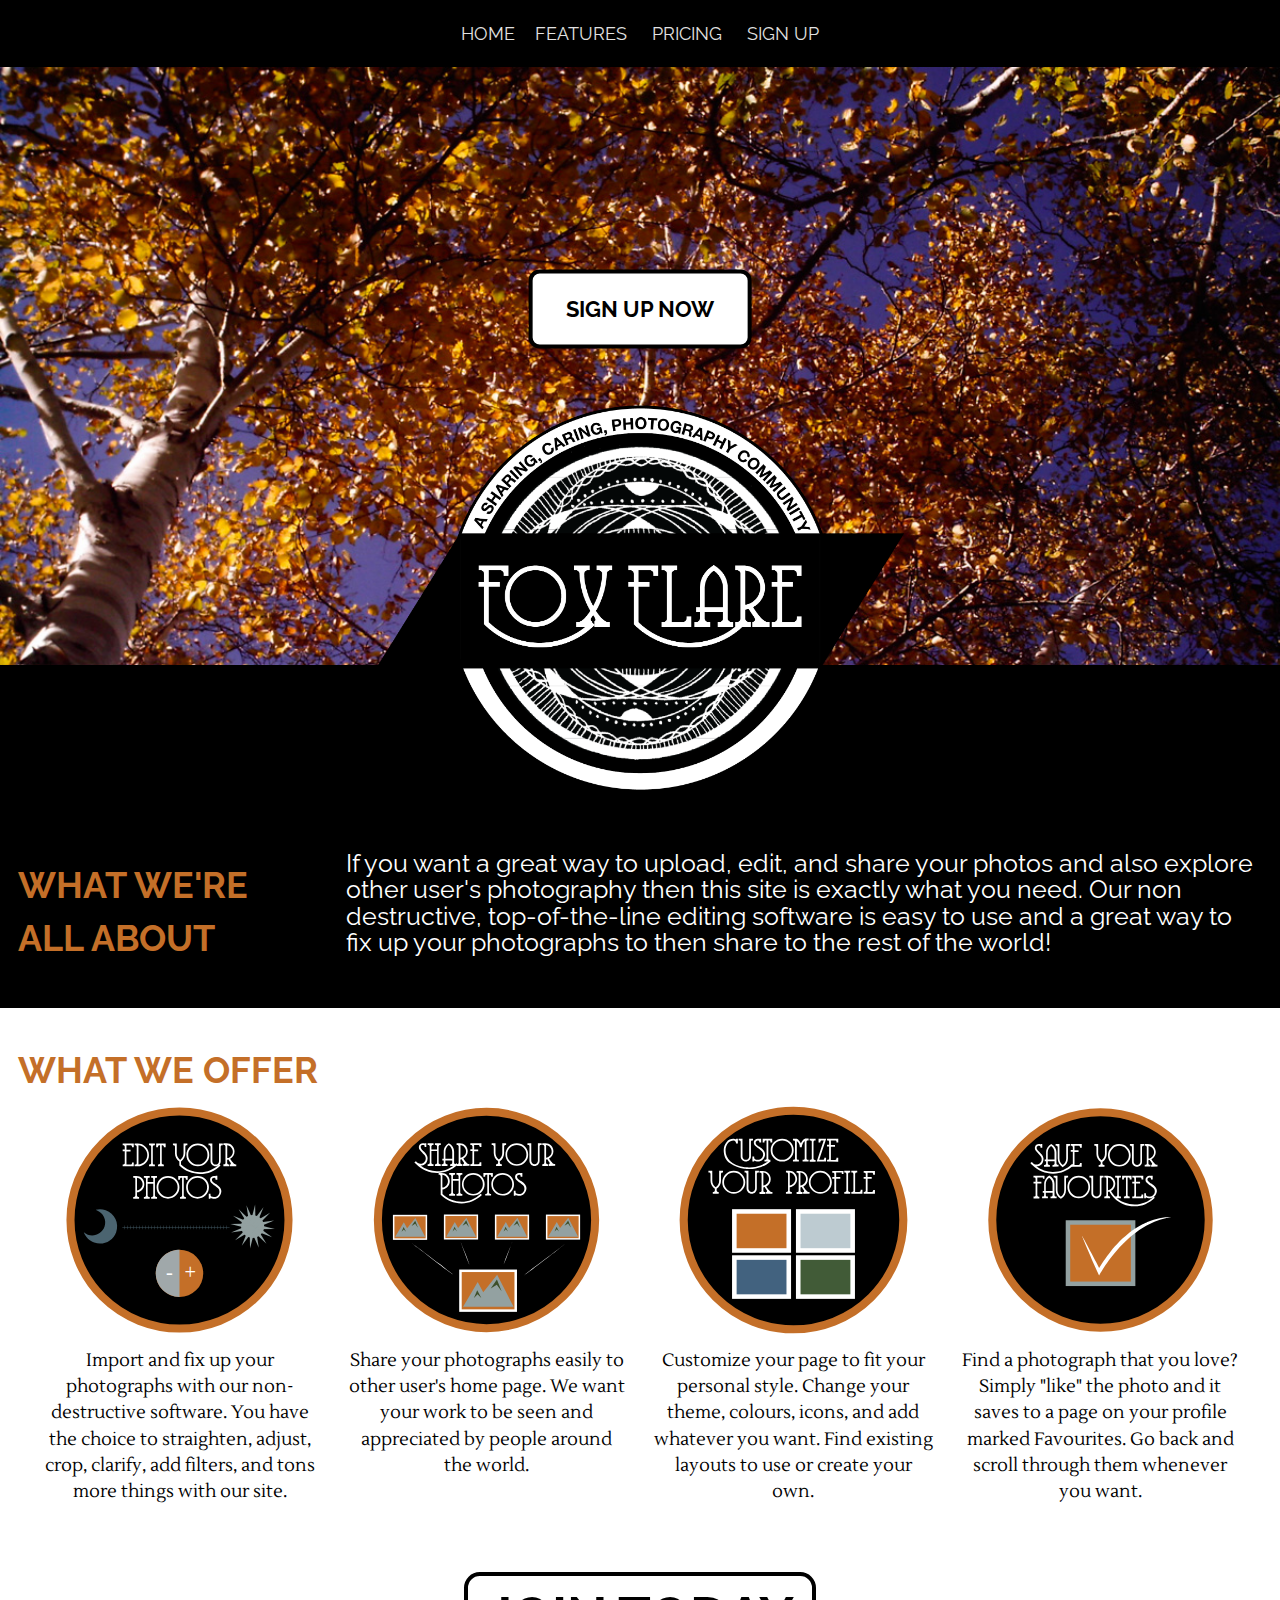
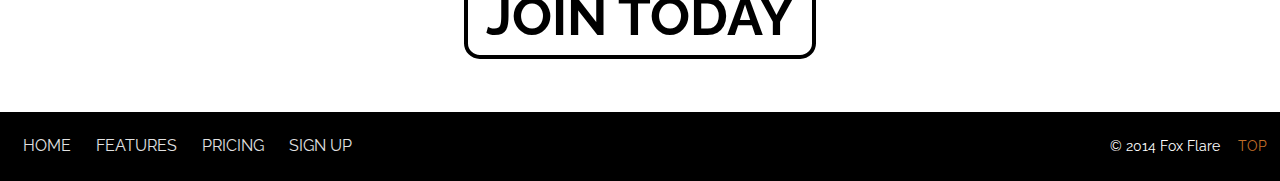
==== commit 3268d1ef: "Changes" ====
--- a/index.html
+++ b/index.html
@@ -44,10 +44,8 @@
             <h2 class="h2 unit unit-xs-1 unit-s-1 unit-m-1-3 unit-l-1-4 zetta">What we're all about</h2>
             <p class="unit unit-xs-1 unit-s-1 unit-m-2-3 unit-l-3-4 tera island intropara">If you want  a great way to upload, edit, and share your photos and also explore other user's photography then this site is exactly what you need. Our non destructive, top-of-the-line editing software is easy to use and a great way to fix up your photographs to then share to the rest of the world!  </p>
         </div>
-
         <div class="featurebackground" id="features">
             <h2 class="h2 zetta">What we offer</h2>
-
             <div class="grid island ">
                 <div class="unit unit-xs-1 unit-s-1 unit-m-1-2 unit-l-1-4">
                     <img src="images/feature1.svg" alt="feature one" class="features">
@@ -57,12 +55,10 @@
                     <img src="images/feature2.svg" alt="feature two" class="features">
                     <p class="kilo island-1-2 para brand-family">Share your photographs easily to other user's home page. We want your work to be seen and appreciated by people around the world.</p>
                 </div>
-
                 <div class="unit unit-xs-1 unit-s-1 unit-m-1-2 unit-l-1-4">
                     <img src="images/feature3.svg" alt="feature three" class="features">
                     <p class="kilo island-1-2 para brand-family">Customize your page to fit your personal style. Change your theme, colours, icons, and add whatever you want. Find existing layouts to use or create your own.</p>
                 </div>
-
                 <div class="unit unit-xs-1 unit-s-1 unit-m-1-2 unit-l-1-4">
                     <img src="images/feature4.svg" alt="feature four" class="features">
                     <p class="kilo island-1-2 para brand-family">Find a photograph that you love? Simply "like" the photo and it saves to a page on your profile marked Favourites. Go back and scroll through them whenever you want.</p>
@@ -98,5 +94,6 @@
             <p class="micro push-0 copyright">© 2014 Fox Flare <a href="#top" class="backtotop">Top</a></p>
         </div>
     </footer>
+    
 </body>
 </html>--- a/css/general.css
+++ b/css/general.css
@@ -230,13 +230,13 @@
     margin: 0 auto;
     color: black;
     max-height: 8em;
-    padding: 0;
+    padding: .5rem;
     border-radius: .3em;
     font-weight: bold;
     text-align: center;
     background-color: white;
     max-width: 20rem;
-    border: 4px solid #3D4F28;
+    border: 4px solid black;
 }
 
 .button:hover,
